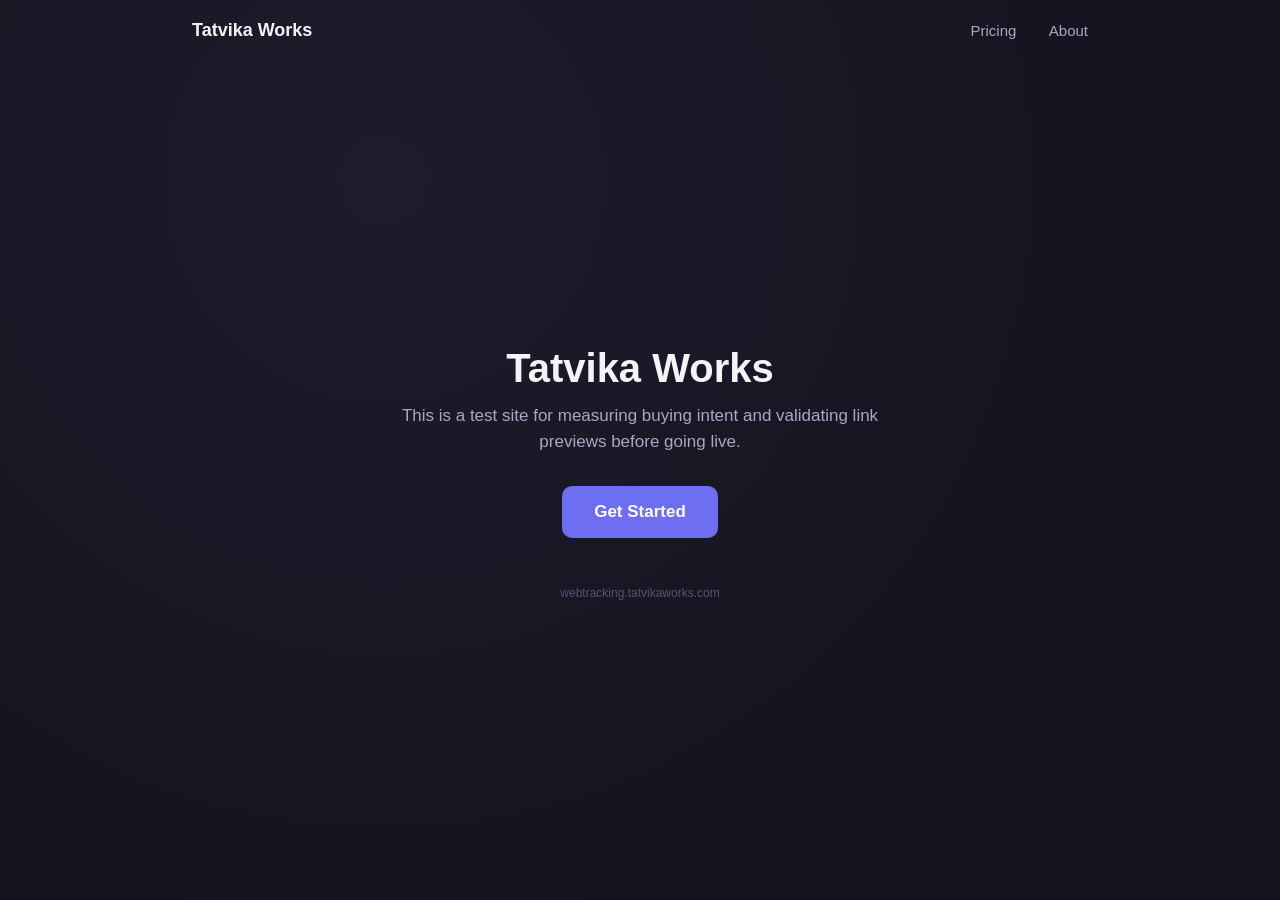
==== index.html @ 990476be "Add Creatio web-tracking script to all pages" ====
<!DOCTYPE html>
<html lang="en">
<head>
<meta charset="UTF-8">
<meta name="viewport" content="width=device-width, initial-scale=1.0">
<title>Tatvika Works</title>
<meta name="description" content="Test landing page for measuring buying intent.">
<link rel="stylesheet" href="/assets/style.css">

<meta property="og:type" content="website">
<meta property="og:title" content="Tatvika Works">
<meta property="og:description" content="Test landing page for measuring buying intent.">
<meta property="og:url" content="https://webtracking.tatvikaworks.com/">
<meta property="og:image" content="https://webtracking.tatvikaworks.com/assets/og-image.png">
<meta property="og:image:width" content="1200">
<meta property="og:image:height" content="630">

<meta name="twitter:card" content="summary_large_image">
<meta name="twitter:title" content="Tatvika Works">
<meta name="twitter:description" content="Test landing page for measuring buying intent.">
<meta name="twitter:image" content="https://webtracking.tatvikaworks.com/assets/og-image.png">
</head>
<body>
  <nav>
    <a class="brand" href="/">Tatvika Works</a>
    <div class="links">
      <a href="/pricing.html">Pricing</a>
      <a href="/about.html">About</a>
    </div>
  </nav>

  <main>
    <div class="card">
      <h1>Tatvika Works</h1>
      <p class="sub">This is a test site for measuring buying intent and validating link previews before going live.</p>
      <a class="btn" href="/pricing.html">Get Started</a>
      <footer>webtracking.tatvikaworks.com</footer>
    </div>
  </main>

<!--Creatio web-tracking script start-->
<script
  src="https://d3gyzugod9s6e6.cloudfront.net/JS/crt-web-tracking.js"
  data-resource-id="0a65a1a2-47be-4055-8b66-afbefaf7706b">
</script>
<!--Creatio web-tracking script end-->
</body>
</html>
---- assets/style.css ----
:root {
  color-scheme: dark;
  --bg: #14141f;
  --bg-alt: #1c1c2c;
  --text: #f4f4f8;
  --text-dim: #a8a8c0;
  --accent: #6e6ef2;
  --accent-hover: #8484ff;
}
* { box-sizing: border-box; }
body {
  margin: 0;
  min-height: 100vh;
  background: radial-gradient(circle at 30% 20%, var(--bg-alt), var(--bg) 70%);
  color: var(--text);
  font-family: -apple-system, BlinkMacSystemFont, "Segoe UI", Roboto, sans-serif;
}
nav {
  display: flex;
  align-items: center;
  justify-content: space-between;
  padding: 20px 32px;
  max-width: 960px;
  margin: 0 auto;
}
nav .brand {
  font-weight: 700;
  font-size: 18px;
  color: var(--text);
  text-decoration: none;
}
nav .links a {
  color: var(--text-dim);
  text-decoration: none;
  font-size: 15px;
  margin-left: 28px;
  transition: color 0.15s ease;
}
nav .links a:hover { color: var(--text); }
main {
  display: flex;
  align-items: center;
  justify-content: center;
  min-height: calc(100vh - 76px);
  padding: 24px;
}
.card {
  max-width: 520px;
  width: 100%;
  text-align: center;
}
h1 {
  font-size: clamp(28px, 5vw, 40px);
  margin: 0 0 12px;
}
p.sub {
  color: var(--text-dim);
  font-size: 17px;
  line-height: 1.5;
  margin: 0 0 32px;
}
.btn {
  display: inline-block;
  background: var(--accent);
  color: white;
  border: none;
  padding: 16px 32px;
  font-size: 17px;
  font-weight: 600;
  border-radius: 10px;
  cursor: pointer;
  text-decoration: none;
  transition: background 0.15s ease, transform 0.1s ease;
}
.btn:hover { background: var(--accent-hover); }
.btn:active { transform: scale(0.97); }
.confirm {
  display: none;
  margin-top: 20px;
  color: #8ce29b;
  font-size: 15px;
}
.confirm.visible { display: block; }
footer {
  text-align: center;
  margin-top: 48px;
  font-size: 12px;
  color: #55556c;
}
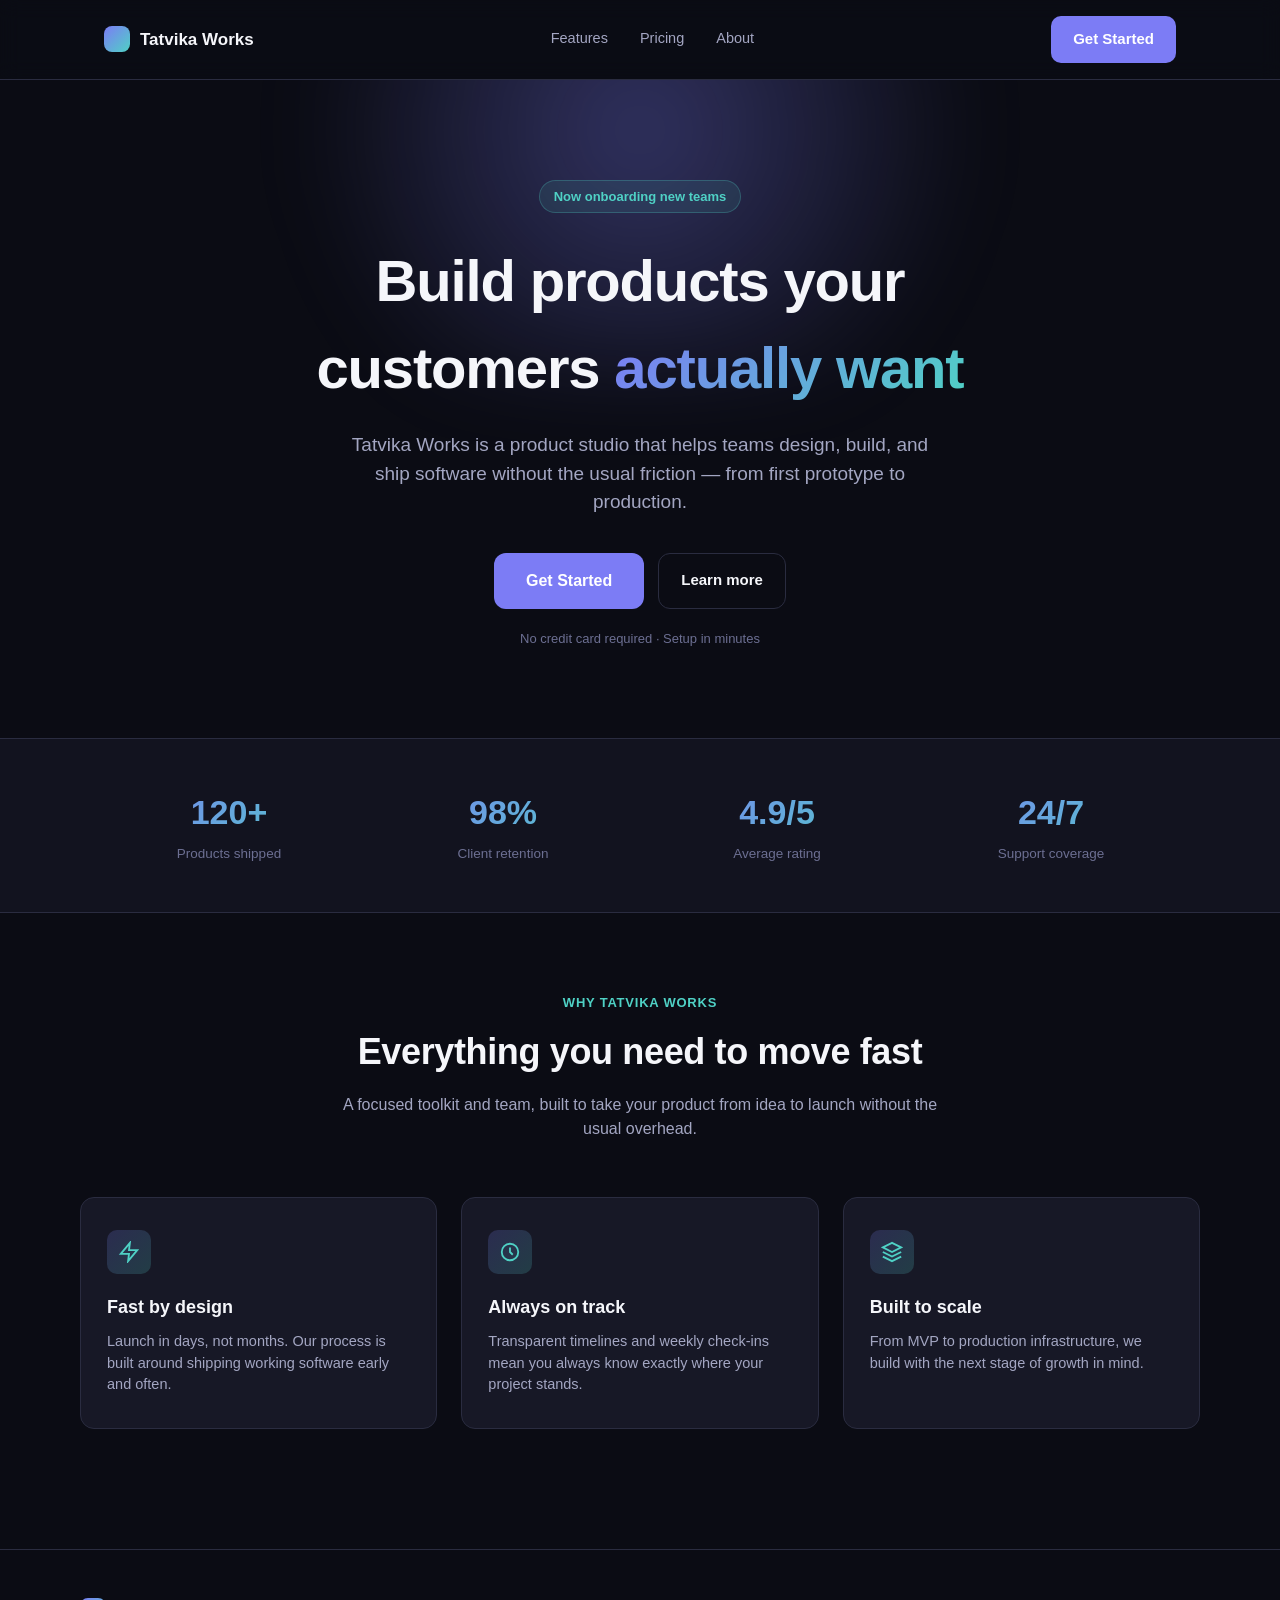
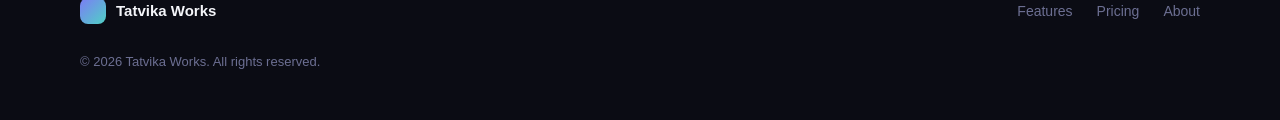
==== commit a2729943: "Redesign site as a full marketing site (hero, features, pricing card, footer)" ====
--- a/index.html
+++ b/index.html
@@ -3,40 +3,112 @@
 <head>
 <meta charset="UTF-8">
 <meta name="viewport" content="width=device-width, initial-scale=1.0">
-<title>Tatvika Works</title>
-<meta name="description" content="Test landing page for measuring buying intent.">
+<title>Tatvika Works — Ship better software, faster</title>
+<meta name="description" content="Tatvika Works helps teams design, build, and scale products with confidence.">
 <link rel="stylesheet" href="/assets/style.css">
 
 <meta property="og:type" content="website">
-<meta property="og:title" content="Tatvika Works">
-<meta property="og:description" content="Test landing page for measuring buying intent.">
+<meta property="og:title" content="Tatvika Works — Ship better software, faster">
+<meta property="og:description" content="Tatvika Works helps teams design, build, and scale products with confidence.">
 <meta property="og:url" content="https://webtracking.tatvikaworks.com/">
 <meta property="og:image" content="https://webtracking.tatvikaworks.com/assets/og-image.png">
 <meta property="og:image:width" content="1200">
 <meta property="og:image:height" content="630">
 
 <meta name="twitter:card" content="summary_large_image">
-<meta name="twitter:title" content="Tatvika Works">
-<meta name="twitter:description" content="Test landing page for measuring buying intent.">
+<meta name="twitter:title" content="Tatvika Works — Ship better software, faster">
+<meta name="twitter:description" content="Tatvika Works helps teams design, build, and scale products with confidence.">
 <meta name="twitter:image" content="https://webtracking.tatvikaworks.com/assets/og-image.png">
 </head>
 <body>
-  <nav>
-    <a class="brand" href="/">Tatvika Works</a>
-    <div class="links">
-      <a href="/pricing.html">Pricing</a>
-      <a href="/about.html">About</a>
+  <header class="site-nav">
+    <nav>
+      <a class="brand" href="/"><span class="mark"></span>Tatvika Works</a>
+      <div class="links">
+        <a href="/#features">Features</a>
+        <a href="/pricing.html">Pricing</a>
+        <a href="/about.html">About</a>
+      </div>
+      <div class="nav-cta">
+        <a class="btn btn-primary" href="/pricing.html">Get Started</a>
+      </div>
+    </nav>
+  </header>
+
+  <section class="hero">
+    <span class="eyebrow">Now onboarding new teams</span>
+    <h1>Build products your customers <span class="grad">actually want</span></h1>
+    <p class="lead">Tatvika Works is a product studio that helps teams design, build, and ship software without the usual friction — from first prototype to production.</p>
+    <div class="hero-actions">
+      <a class="btn btn-primary btn-lg" href="/pricing.html">Get Started</a>
+      <a class="btn btn-ghost btn-lg" href="/about.html">Learn more</a>
     </div>
-  </nav>
+    <div class="hero-note">No credit card required &middot; Setup in minutes</div>
+  </section>
 
-  <main>
-    <div class="card">
-      <h1>Tatvika Works</h1>
-      <p class="sub">This is a test site for measuring buying intent and validating link previews before going live.</p>
-      <a class="btn" href="/pricing.html">Get Started</a>
-      <footer>webtracking.tatvikaworks.com</footer>
+  <div class="stats-bar">
+    <div class="grid-4">
+      <div>
+        <div class="stat-num">120+</div>
+        <div class="stat-label">Products shipped</div>
+      </div>
+      <div>
+        <div class="stat-num">98%</div>
+        <div class="stat-label">Client retention</div>
+      </div>
+      <div>
+        <div class="stat-num">4.9/5</div>
+        <div class="stat-label">Average rating</div>
+      </div>
+      <div>
+        <div class="stat-num">24/7</div>
+        <div class="stat-label">Support coverage</div>
+      </div>
     </div>
-  </main>
+  </div>
+
+  <section id="features">
+    <div class="section-head">
+      <div class="kicker">Why Tatvika Works</div>
+      <h2>Everything you need to move fast</h2>
+      <p>A focused toolkit and team, built to take your product from idea to launch without the usual overhead.</p>
+    </div>
+    <div class="grid-3">
+      <div class="feature-card">
+        <div class="icon">
+          <svg width="22" height="22" viewBox="0 0 24 24" fill="none" stroke="currentColor" stroke-width="2"><path d="M13 2 3 14h9l-1 8 10-12h-9l1-8Z"/></svg>
+        </div>
+        <h3>Fast by design</h3>
+        <p>Launch in days, not months. Our process is built around shipping working software early and often.</p>
+      </div>
+      <div class="feature-card">
+        <div class="icon">
+          <svg width="22" height="22" viewBox="0 0 24 24" fill="none" stroke="currentColor" stroke-width="2"><circle cx="12" cy="12" r="9"/><path d="M12 7v5l3 3"/></svg>
+        </div>
+        <h3>Always on track</h3>
+        <p>Transparent timelines and weekly check-ins mean you always know exactly where your project stands.</p>
+      </div>
+      <div class="feature-card">
+        <div class="icon">
+          <svg width="22" height="22" viewBox="0 0 24 24" fill="none" stroke="currentColor" stroke-width="2"><path d="M12 2 2 7l10 5 10-5-10-5Z"/><path d="M2 17l10 5 10-5M2 12l10 5 10-5"/></svg>
+        </div>
+        <h3>Built to scale</h3>
+        <p>From MVP to production infrastructure, we build with the next stage of growth in mind.</p>
+      </div>
+    </div>
+  </section>
+
+  <footer class="site-footer">
+    <div class="footer-inner">
+      <a class="brand" href="/"><span class="mark"></span>Tatvika Works</a>
+      <div class="links">
+        <a href="/#features">Features</a>
+        <a href="/pricing.html">Pricing</a>
+        <a href="/about.html">About</a>
+      </div>
+      <div class="copyright">&copy; 2026 Tatvika Works. All rights reserved.</div>
+    </div>
+  </footer>
 
 <!--Creatio web-tracking script start-->
 <script
--- a/assets/style.css
+++ b/assets/style.css
@@ -1,89 +1,394 @@
 :root {
-  color-scheme: dark;
-  --bg: #14141f;
-  --bg-alt: #1c1c2c;
-  --text: #f4f4f8;
-  --text-dim: #a8a8c0;
-  --accent: #6e6ef2;
-  --accent-hover: #8484ff;
+  --bg: #0b0c14;
+  --bg-soft: #12131f;
+  --surface: #171826;
+  --surface-2: #1e2032;
+  --border: #2a2c40;
+  --text: #f5f6fa;
+  --text-dim: #a3a6c2;
+  --text-faint: #6c6f92;
+  --accent: #7c7cf5;
+  --accent-2: #4fd1c5;
+  --accent-hover: #9393ff;
+  --radius: 14px;
+  --container: 1120px;
 }
 * { box-sizing: border-box; }
+html { scroll-behavior: smooth; }
 body {
   margin: 0;
-  min-height: 100vh;
-  background: radial-gradient(circle at 30% 20%, var(--bg-alt), var(--bg) 70%);
+  background: var(--bg);
   color: var(--text);
-  font-family: -apple-system, BlinkMacSystemFont, "Segoe UI", Roboto, sans-serif;
+  font-family: -apple-system, BlinkMacSystemFont, "Segoe UI", Roboto, Inter, sans-serif;
+  line-height: 1.5;
+  -webkit-font-smoothing: antialiased;
+}
+img { max-width: 100%; display: block; }
+a { color: inherit; }
+.container {
+  max-width: var(--container);
+  margin: 0 auto;
+  padding: 0 24px;
+}
+
+/* Nav */
+header.site-nav {
+  position: sticky;
+  top: 0;
+  z-index: 50;
+  backdrop-filter: blur(10px);
+  background: rgba(11, 12, 20, 0.75);
+  border-bottom: 1px solid var(--border);
 }
 nav {
   display: flex;
   align-items: center;
   justify-content: space-between;
-  padding: 20px 32px;
-  max-width: 960px;
-  margin: 0 auto;
-}
-nav .brand {
+  max-width: var(--container);
+  margin: 0 auto;
+  padding: 16px 24px;
+}
+.brand {
+  display: flex;
+  align-items: center;
+  gap: 10px;
   font-weight: 700;
-  font-size: 18px;
+  font-size: 17px;
+  text-decoration: none;
   color: var(--text);
+}
+.brand .mark {
+  width: 26px;
+  height: 26px;
+  border-radius: 8px;
+  background: linear-gradient(135deg, var(--accent), var(--accent-2));
+  flex-shrink: 0;
+}
+nav .links {
+  display: flex;
+  align-items: center;
+  gap: 32px;
+}
+nav .links a {
+  color: var(--text-dim);
   text-decoration: none;
-}
-nav .links a {
-  color: var(--text-dim);
+  font-size: 14.5px;
+  font-weight: 500;
+  transition: color 0.15s ease;
+}
+nav .links a:hover { color: var(--text); }
+nav .nav-cta { display: flex; align-items: center; gap: 20px; }
+
+/* Buttons */
+.btn {
+  display: inline-flex;
+  align-items: center;
+  justify-content: center;
+  gap: 8px;
+  border: none;
+  border-radius: 10px;
+  font-weight: 600;
+  cursor: pointer;
   text-decoration: none;
-  font-size: 15px;
-  margin-left: 28px;
-  transition: color 0.15s ease;
-}
-nav .links a:hover { color: var(--text); }
-main {
-  display: flex;
-  align-items: center;
-  justify-content: center;
-  min-height: calc(100vh - 76px);
-  padding: 24px;
-}
-.card {
-  max-width: 520px;
-  width: 100%;
-  text-align: center;
-}
-h1 {
-  font-size: clamp(28px, 5vw, 40px);
-  margin: 0 0 12px;
-}
-p.sub {
-  color: var(--text-dim);
-  font-size: 17px;
-  line-height: 1.5;
-  margin: 0 0 32px;
-}
-.btn {
-  display: inline-block;
+  transition: background 0.15s ease, transform 0.1s ease, border-color 0.15s ease;
+  white-space: nowrap;
+}
+.btn-primary {
   background: var(--accent);
   color: white;
-  border: none;
-  padding: 16px 32px;
-  font-size: 17px;
+  padding: 12px 22px;
+  font-size: 15px;
+}
+.btn-primary:hover { background: var(--accent-hover); }
+.btn-primary:active { transform: scale(0.97); }
+.btn-lg { padding: 16px 32px; font-size: 16px; border-radius: 12px; }
+.btn-ghost {
+  background: transparent;
+  color: var(--text);
+  border: 1px solid var(--border);
+  padding: 12px 22px;
+  font-size: 15px;
+}
+.btn-ghost:hover { border-color: var(--accent); }
+
+/* Hero */
+.hero {
+  position: relative;
+  overflow: hidden;
+  padding: 100px 24px 90px;
+  text-align: center;
+}
+.hero::before {
+  content: "";
+  position: absolute;
+  top: -200px;
+  left: 50%;
+  transform: translateX(-50%);
+  width: 900px;
+  height: 500px;
+  background: radial-gradient(circle, rgba(124,124,245,0.35), transparent 65%);
+  filter: blur(40px);
+  pointer-events: none;
+}
+.eyebrow {
+  display: inline-block;
+  font-size: 13px;
   font-weight: 600;
+  color: var(--accent-2);
+  background: rgba(79, 209, 197, 0.1);
+  border: 1px solid rgba(79, 209, 197, 0.25);
+  padding: 6px 14px;
+  border-radius: 999px;
+  margin-bottom: 24px;
+  position: relative;
+}
+.hero h1 {
+  font-size: clamp(34px, 6vw, 58px);
+  font-weight: 800;
+  letter-spacing: -0.02em;
+  margin: 0 0 20px;
+  max-width: 780px;
+  margin-inline: auto;
+  position: relative;
+}
+.hero h1 .grad {
+  background: linear-gradient(135deg, var(--accent), var(--accent-2));
+  -webkit-background-clip: text;
+  background-clip: text;
+  color: transparent;
+}
+.hero p.lead {
+  font-size: clamp(16px, 2.2vw, 19px);
+  color: var(--text-dim);
+  max-width: 580px;
+  margin: 0 auto 36px;
+  position: relative;
+}
+.hero-actions {
+  display: flex;
+  gap: 14px;
+  justify-content: center;
+  flex-wrap: wrap;
+  position: relative;
+}
+.hero-note {
+  margin-top: 20px;
+  font-size: 13px;
+  color: var(--text-faint);
+  position: relative;
+}
+
+/* Sections */
+section { padding: 80px 24px; }
+.section-head {
+  text-align: center;
+  max-width: 600px;
+  margin: 0 auto 56px;
+}
+.section-head .kicker {
+  color: var(--accent-2);
+  font-size: 13px;
+  font-weight: 700;
+  letter-spacing: 0.06em;
+  text-transform: uppercase;
+  margin-bottom: 12px;
+}
+.section-head h2 {
+  font-size: clamp(26px, 4vw, 36px);
+  font-weight: 800;
+  letter-spacing: -0.01em;
+  margin: 0 0 14px;
+}
+.section-head p {
+  color: var(--text-dim);
+  font-size: 16px;
+  margin: 0;
+}
+
+/* Feature grid */
+.grid-3 {
+  display: grid;
+  grid-template-columns: repeat(3, 1fr);
+  gap: 24px;
+  max-width: var(--container);
+  margin: 0 auto;
+}
+@media (max-width: 860px) {
+  .grid-3 { grid-template-columns: 1fr; }
+}
+.feature-card {
+  background: var(--surface);
+  border: 1px solid var(--border);
+  border-radius: var(--radius);
+  padding: 32px 26px;
+}
+.feature-card .icon {
+  width: 44px;
+  height: 44px;
   border-radius: 10px;
-  cursor: pointer;
-  text-decoration: none;
-  transition: background 0.15s ease, transform 0.1s ease;
-}
-.btn:hover { background: var(--accent-hover); }
-.btn:active { transform: scale(0.97); }
+  background: linear-gradient(135deg, rgba(124,124,245,0.2), rgba(79,209,197,0.2));
+  display: flex;
+  align-items: center;
+  justify-content: center;
+  margin-bottom: 20px;
+  color: var(--accent-2);
+}
+.feature-card h3 {
+  font-size: 18px;
+  margin: 0 0 10px;
+  font-weight: 700;
+}
+.feature-card p {
+  color: var(--text-dim);
+  font-size: 14.5px;
+  margin: 0;
+}
+
+/* Stats */
+.stats-bar {
+  border-top: 1px solid var(--border);
+  border-bottom: 1px solid var(--border);
+  background: var(--bg-soft);
+}
+.stats-bar .grid-4 {
+  display: grid;
+  grid-template-columns: repeat(4, 1fr);
+  gap: 24px;
+  max-width: var(--container);
+  margin: 0 auto;
+  padding: 48px 24px;
+  text-align: center;
+}
+@media (max-width: 700px) {
+  .stats-bar .grid-4 { grid-template-columns: repeat(2, 1fr); }
+}
+.stat-num {
+  font-size: clamp(26px, 4vw, 34px);
+  font-weight: 800;
+  background: linear-gradient(135deg, var(--accent), var(--accent-2));
+  -webkit-background-clip: text;
+  background-clip: text;
+  color: transparent;
+}
+.stat-label { color: var(--text-faint); font-size: 13.5px; margin-top: 6px; }
+
+/* Pricing / CTA card */
+.pricing-wrap { max-width: 460px; margin: 0 auto; }
+.pricing-card {
+  background: linear-gradient(180deg, var(--surface-2), var(--surface));
+  border: 1px solid var(--border);
+  border-radius: 18px;
+  padding: 40px 32px;
+  text-align: center;
+}
+.pricing-card .price {
+  font-size: 44px;
+  font-weight: 800;
+  margin: 8px 0 4px;
+}
+.pricing-card .price span {
+  font-size: 15px;
+  font-weight: 500;
+  color: var(--text-faint);
+}
+.pricing-card .plan-name {
+  color: var(--accent-2);
+  font-size: 13px;
+  font-weight: 700;
+  letter-spacing: 0.06em;
+  text-transform: uppercase;
+}
+.feature-list {
+  list-style: none;
+  padding: 0;
+  margin: 28px 0 32px;
+  text-align: left;
+  display: flex;
+  flex-direction: column;
+  gap: 12px;
+}
+.feature-list li {
+  display: flex;
+  align-items: center;
+  gap: 10px;
+  font-size: 14.5px;
+  color: var(--text-dim);
+}
+.feature-list li svg { flex-shrink: 0; color: var(--accent-2); }
 .confirm {
   display: none;
-  margin-top: 20px;
-  color: #8ce29b;
-  font-size: 15px;
+  margin-top: 16px;
+  color: var(--accent-2);
+  font-size: 14px;
 }
 .confirm.visible { display: block; }
-footer {
-  text-align: center;
-  margin-top: 48px;
-  font-size: 12px;
-  color: #55556c;
-}
+
+.form-block {
+  max-width: 460px;
+  margin: 56px auto 0;
+  background: var(--surface);
+  border: 1px solid var(--border);
+  border-radius: var(--radius);
+  padding: 32px;
+}
+.form-block h3 {
+  font-size: 17px;
+  margin: 0 0 6px;
+}
+.form-block p {
+  color: var(--text-dim);
+  font-size: 14px;
+  margin: 0 0 20px;
+}
+
+/* Simple content card (about / thank-you) */
+.content-card {
+  max-width: 640px;
+  margin: 0 auto;
+  text-align: center;
+  padding: 100px 24px 40px;
+}
+.content-card h1 {
+  font-size: clamp(30px, 5vw, 44px);
+  font-weight: 800;
+  letter-spacing: -0.02em;
+  margin: 0 0 18px;
+}
+.content-card p.lead {
+  color: var(--text-dim);
+  font-size: 17px;
+  margin: 0 0 32px;
+}
+
+/* Footer */
+footer.site-footer {
+  border-top: 1px solid var(--border);
+  padding: 48px 24px;
+  margin-top: 40px;
+}
+.footer-inner {
+  max-width: var(--container);
+  margin: 0 auto;
+  display: flex;
+  align-items: center;
+  justify-content: space-between;
+  flex-wrap: wrap;
+  gap: 20px;
+}
+.footer-inner .brand { font-size: 15px; }
+footer.site-footer .links {
+  display: flex;
+  gap: 24px;
+}
+footer.site-footer .links a {
+  color: var(--text-faint);
+  text-decoration: none;
+  font-size: 14px;
+}
+footer.site-footer .links a:hover { color: var(--text-dim); }
+footer.site-footer .copyright {
+  color: var(--text-faint);
+  font-size: 13px;
+  width: 100%;
+  margin-top: 8px;
+}
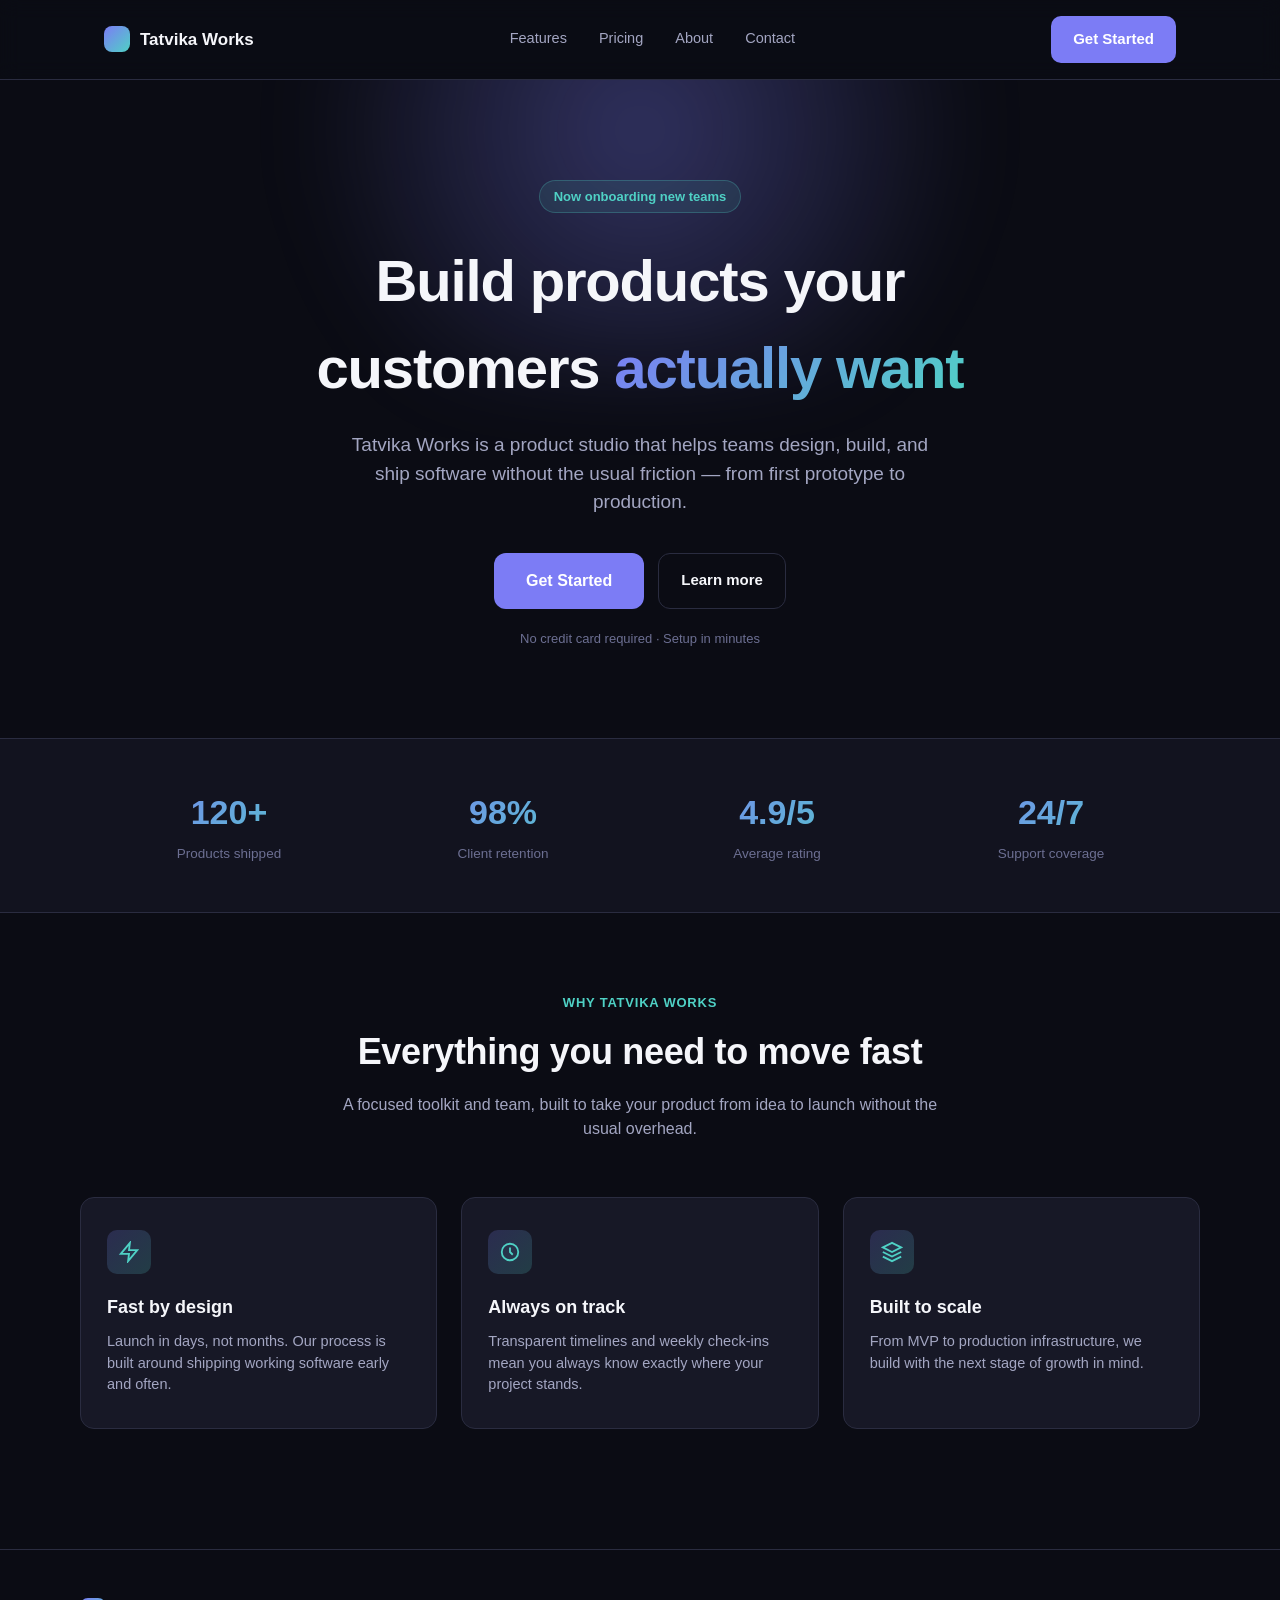
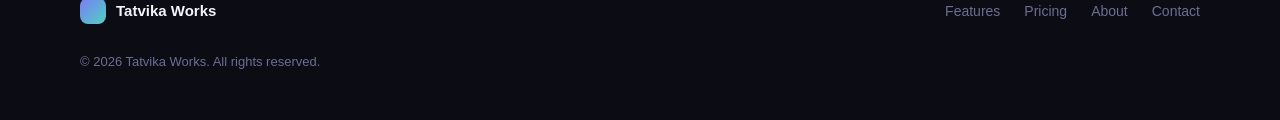
==== commit 32e83679: "Add second Creatio tracking script site-wide and new Contact page with second form" ====
--- a/index.html
+++ b/index.html
@@ -28,6 +28,7 @@
         <a href="/#features">Features</a>
         <a href="/pricing.html">Pricing</a>
         <a href="/about.html">About</a>
+        <a href="/contact.html">Contact</a>
       </div>
       <div class="nav-cta">
         <a class="btn btn-primary" href="/pricing.html">Get Started</a>
@@ -105,6 +106,7 @@
         <a href="/#features">Features</a>
         <a href="/pricing.html">Pricing</a>
         <a href="/about.html">About</a>
+        <a href="/contact.html">Contact</a>
       </div>
       <div class="copyright">&copy; 2026 Tatvika Works. All rights reserved.</div>
     </div>
@@ -116,5 +118,12 @@
   data-resource-id="0a65a1a2-47be-4055-8b66-afbefaf7706b">
 </script>
 <!--Creatio web-tracking script end-->
+
+<!--Creatio web-tracking script start-->
+<script
+  src="https://cdn.creatio.com/JS/crt-web-tracking.js"
+  data-resource-id="ea30821a-947c-4656-aef8-3c25b840164b">
+</script>
+<!--Creatio web-tracking script end-->
 </body>
 </html>
--- a/assets/style.css
+++ b/assets/style.css
@@ -340,6 +340,10 @@
   font-size: 14px;
   margin: 0 0 20px;
 }
+.form-block label,
+.form-block [class*="label" i] {
+  color: #ffffff !important;
+}
 
 /* Simple content card (about / thank-you) */
 .content-card {
